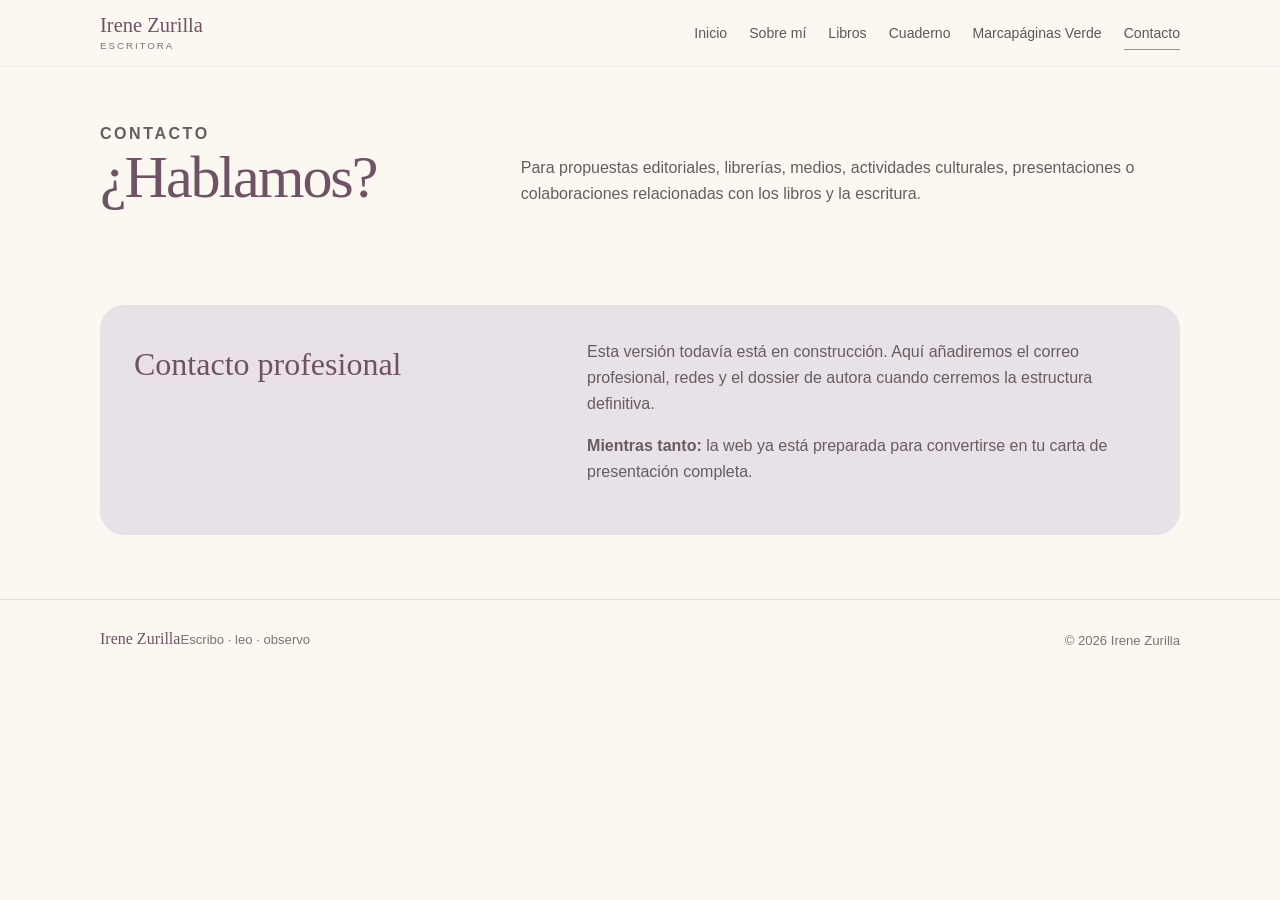
==== contacto.html @ 03cc0118 "Añade página Contacto" ====
<!doctype html><html lang="es"><head><meta charset="utf-8"><meta name="viewport" content="width=device-width,initial-scale=1"><title>Contacto · Irene Zurilla</title><link rel="stylesheet" href="site.css"></head><body><header class="site-header"><div class="wrap header-inner"><a class="brand" href="index.html"><span class="brand-name">Irene Zurilla</span><span class="brand-role">escritora</span></a><button class="menu-btn" aria-label="Abrir menú" aria-expanded="false">☰</button><nav class="nav"><a href="index.html">Inicio</a><a href="sobre-mi.html">Sobre mí</a><a href="libros.html">Libros</a><a href="cuaderno.html">Cuaderno</a><a href="marcapaginas-verde.html">Marcapáginas Verde</a><a class="active" href="contacto.html">Contacto</a></nav></div></header><main><section class="page-hero"><div class="wrap"><div><p class="eyebrow">Contacto</p><h1>¿Hablamos?</h1></div><p>Para propuestas editoriales, librerías, medios, actividades culturales, presentaciones o colaboraciones relacionadas con los libros y la escritura.</p></div></section><section class="section"><div class="wrap contact-box reveal"><h2>Contacto profesional</h2><div><p>Esta versión todavía está en construcción. Aquí añadiremos el correo profesional, redes y el dossier de autora cuando cerremos la estructura definitiva.</p><p><strong>Mientras tanto:</strong> la web ya está preparada para convertirse en tu carta de presentación completa.</p></div></div></section></main><footer class="footer"><div class="wrap footer-inner"><div><strong>Irene Zurilla</strong><span>Escribo · leo · observo</span></div><p>© <span id="year"></span> Irene Zurilla</p></div></footer><script src="site.js"></script></body></html>
---- site.css ----
:root{--cream:#fbf7f1;--paper:#fffdfa;--ink:#4d4547;--muted:#7c7376;--plum:#6f5365;--rose:#efd9dc;--rose2:#f6e8e5;--lilac:#e9e3ef;--sage:#e7eee3;--peach:#f4e4d7;--line:#e6ddd7;--max:1080px;--shadow:0 12px 36px rgba(94,74,81,.08)}
*{box-sizing:border-box}html{scroll-behavior:smooth}body{margin:0;background:var(--cream);color:var(--ink);font-family:Inter,Arial,Helvetica,sans-serif;line-height:1.62}a{color:inherit;text-decoration:none}img{max-width:100%;display:block}.wrap{width:min(calc(100% - 40px),var(--max));margin:0 auto}.section{padding:64px 0}.eyebrow{margin:0 0 12px;color:#8d6b7b;font-size:.72rem;font-weight:700;letter-spacing:.16em;text-transform:uppercase}.site-header{position:sticky;top:0;z-index:30;background:rgba(251,247,241,.9);backdrop-filter:blur(14px);border-bottom:1px solid rgba(111,83,101,.07)}.header-inner{min-height:66px;display:flex;align-items:center;justify-content:space-between;gap:24px}.brand{display:flex;flex-direction:column;line-height:1}.brand-name{font-family:Georgia,'Times New Roman',serif;font-size:1.28rem;color:var(--plum)}.brand-role{margin-top:5px;color:var(--muted);font-size:.61rem;letter-spacing:.2em;text-transform:uppercase}.nav{display:flex;gap:22px;font-size:.88rem;color:#5f5759}.nav a{padding:7px 0;position:relative}.nav a.active:after,.nav a:hover:after{content:"";position:absolute;left:0;right:0;bottom:1px;height:1px;background:#b68491}.menu-btn{display:none;border:0;background:transparent;color:var(--plum);font-size:1.3rem}.hero{padding:58px 0 42px}.hero-grid{display:grid;grid-template-columns:1.05fr .95fr;gap:56px;align-items:center}.soft-label{display:inline-flex;padding:7px 12px;border:1px solid #ead9dc;border-radius:999px;background:#fffaf7;color:var(--plum);font-size:.73rem;font-weight:700}.hero h1,.page-hero h1,.section-title h2,.card h3{font-family:Georgia,'Times New Roman',serif;font-weight:400;color:var(--plum);letter-spacing:-.035em}.hero h1{font-size:clamp(3.3rem,5.7vw,5.6rem);line-height:.97;margin:18px 0 0}.hero h1 em{font-weight:400;color:#b27382}.lead{font-size:1.02rem;max-width:560px;margin:22px 0 0;color:#625a5d}.actions{display:flex;gap:18px;flex-wrap:wrap;align-items:center;margin-top:26px}.btn{display:inline-flex;align-items:center;justify-content:center;padding:11px 18px;border-radius:999px;font-weight:700;font-size:.9rem}.btn-primary{background:var(--plum);color:#fffaf8}.text-link{color:#9a6676;font-weight:700;font-size:.9rem}.studio{position:relative;min-height:360px}.blob{position:absolute;border-radius:50%}.blob.a{width:220px;height:220px;background:var(--rose2);right:12px;top:18px}.blob.b{width:180px;height:180px;background:#ece8f1;left:36px;bottom:18px}.paper{position:absolute;border:1px solid rgba(111,83,101,.1);box-shadow:var(--shadow);background:var(--paper)}.paper.main{right:28px;top:46px;width:320px;padding:26px;border-radius:20px;transform:rotate(2deg)}.paper.main p{font-family:Georgia,'Times New Roman',serif;font-size:1.45rem;line-height:1.3;color:var(--plum);margin:28px 0 18px}.tiny{font-size:.62rem;letter-spacing:.16em;color:#8c7f82}.signature{font-family:Georgia,'Times New Roman',serif;font-style:italic;color:#b27382}.note{left:12px;bottom:46px;width:150px;padding:18px;background:#f7dfe1;border-radius:16px;transform:rotate(-5deg);font-family:Georgia,'Times New Roman',serif;color:#6f5960}.note small{display:block;margin-top:7px;font-family:Inter,Arial,sans-serif;font-size:.72rem}.dots{position:absolute;right:0;bottom:18px;width:135px;padding:14px;background:#fffaf6;border:1px solid var(--line);border-radius:15px;transform:rotate(-3deg)}.dots i{display:inline-block;width:18px;height:18px;border-radius:50%;margin-right:4px}.dots i:nth-child(1){background:var(--rose)}.dots i:nth-child(2){background:var(--lilac)}.dots i:nth-child(3){background:var(--sage)}.dots i:nth-child(4){background:var(--peach)}.home-intro{padding:34px 0 10px}.intro-card{background:#fffaf7;border:1px solid var(--line);border-radius:22px;padding:30px 34px;display:grid;grid-template-columns:.75fr 1.25fr;gap:34px;align-items:start}.intro-card h2{font-family:Georgia,'Times New Roman',serif;font-size:2rem;font-weight:400;color:var(--plum);margin:0}.intro-card p{margin:0;color:#655d60}.portal-grid{display:grid;grid-template-columns:repeat(3,1fr);gap:16px}.portal{min-height:230px;border-radius:22px;padding:24px;border:1px solid rgba(111,83,101,.08);display:flex;flex-direction:column;justify-content:space-between;box-shadow:0 10px 30px rgba(94,74,81,.05)}.portal.rose{background:#f5e3e3}.portal.lilac{background:#ebe5f0}.portal.sage{background:#e9efe5}.portal.peach{background:#f5e7dc}.portal.paper{background:#fffdfa}.portal h3{font-family:Georgia,'Times New Roman',serif;font-size:1.55rem;font-weight:400;color:#64545b;margin:8px 0 10px}.portal p{font-size:.9rem;margin:0;color:#665d60}.portal .arrow{font-size:.84rem;font-weight:700;color:#8c6475}.now-strip{background:#f0eaee;border-top:1px solid #e6dce1;border-bottom:1px solid #e6dce1;padding:28px 0}.now-row{display:grid;grid-template-columns:.7fr 1.3fr;gap:34px;align-items:center}.now-row h2{font-family:Georgia,'Times New Roman',serif;font-size:1.8rem;font-weight:400;color:var(--plum);margin:0}.now-items{display:grid;grid-template-columns:repeat(3,1fr);gap:12px}.now-items div{background:#fffaf8;border:1px solid var(--line);border-radius:16px;padding:16px;font-size:.86rem;color:#665d60}.page-hero{padding:54px 0 34px}.page-hero .wrap{display:grid;grid-template-columns:.72fr 1.28fr;gap:50px;align-items:end}.page-hero h1{font-size:clamp(2.8rem,4.7vw,4.6rem);line-height:1;margin:0}.page-hero p{font-size:1rem;color:#655d60;margin:0;max-width:620px}.content-grid{display:grid;grid-template-columns:.78fr 1.22fr;gap:56px;align-items:start}.side-note{background:var(--rose2);border-radius:18px;padding:20px;font-family:Georgia,'Times New Roman',serif;color:#765d68;font-style:italic}.prose{background:rgba(255,255,255,.6);border:1px solid var(--line);border-radius:22px;padding:30px}.prose p:first-child{margin-top:0}.prose p:last-child{margin-bottom:0}.book-grid{display:grid;grid-template-columns:repeat(2,1fr);gap:18px}.book-card{background:#fffdfa;border:1px solid var(--line);border-radius:22px;padding:24px;min-height:250px}.book-card .label{font-size:.68rem;text-transform:uppercase;letter-spacing:.13em;color:#8c6d79;font-weight:700}.book-card h3{font-family:Georgia,'Times New Roman',serif;font-size:1.7rem;font-weight:400;color:var(--plum);margin:10px 0 12px}.book-card p{font-size:.9rem;color:#665d60}.book-card.feature{grid-column:1/-1;background:linear-gradient(135deg,#f7e6e4,#efe9f2)}.notebook-board{display:grid;grid-template-columns:repeat(3,1fr);gap:16px}.note-card{border-radius:20px;padding:22px;min-height:200px;border:1px solid rgba(111,83,101,.08)}.note-card:nth-child(1){background:#f6e4e4}.note-card:nth-child(2){background:#ece6f1}.note-card:nth-child(3){background:#e8efe4}.note-card h3{font-family:Georgia,'Times New Roman',serif;font-size:1.45rem;font-weight:400;color:#64545b;margin:0 0 10px}.note-card p{font-size:.88rem;color:#665d60}.contact-box{background:#e9e1e8;border-radius:24px;padding:34px;display:grid;grid-template-columns:.85fr 1.15fr;gap:40px}.contact-box h2{font-family:Georgia,'Times New Roman',serif;font-size:2rem;font-weight:400;color:var(--plum);margin:0}.contact-box p{margin-top:0;color:#665d60}.footer{padding:26px 0 34px;border-top:1px solid var(--line)}.footer-inner{display:flex;justify-content:space-between;gap:20px;align-items:end}.footer strong{font-family:Georgia,'Times New Roman',serif;color:var(--plum);font-weight:400}.footer span,.footer p{font-size:.82rem;color:var(--muted);margin:0}.reveal{opacity:0;transform:translateY(14px);transition:.55s ease}.reveal.visible{opacity:1;transform:none}@media(max-width:900px){.hero-grid,.page-hero .wrap,.content-grid,.intro-card,.now-row,.contact-box{grid-template-columns:1fr}.portal-grid,.now-items,.notebook-board{grid-template-columns:1fr 1fr}.book-grid{grid-template-columns:1fr}.studio{min-height:330px}.nav{display:none;position:absolute;top:66px;left:0;right:0;background:var(--cream);padding:18px 20px;border-bottom:1px solid var(--line);flex-direction:column}.nav.open{display:flex}.menu-btn{display:block}}@media(max-width:600px){.wrap{width:min(calc(100% - 28px),var(--max))}.section{padding:50px 0}.hero{padding:36px 0 26px}.hero h1{font-size:clamp(3rem,16vw,4.5rem)}.portal-grid,.now-items,.notebook-board{grid-template-columns:1fr}.studio{min-height:300px}.paper.main{right:3px;width:82%;padding:22px}.note{left:0}.dots{right:0}.page-hero{padding-top:38px}.book-card.feature{grid-column:auto}.footer-inner{flex-direction:column;align-items:flex-start}}
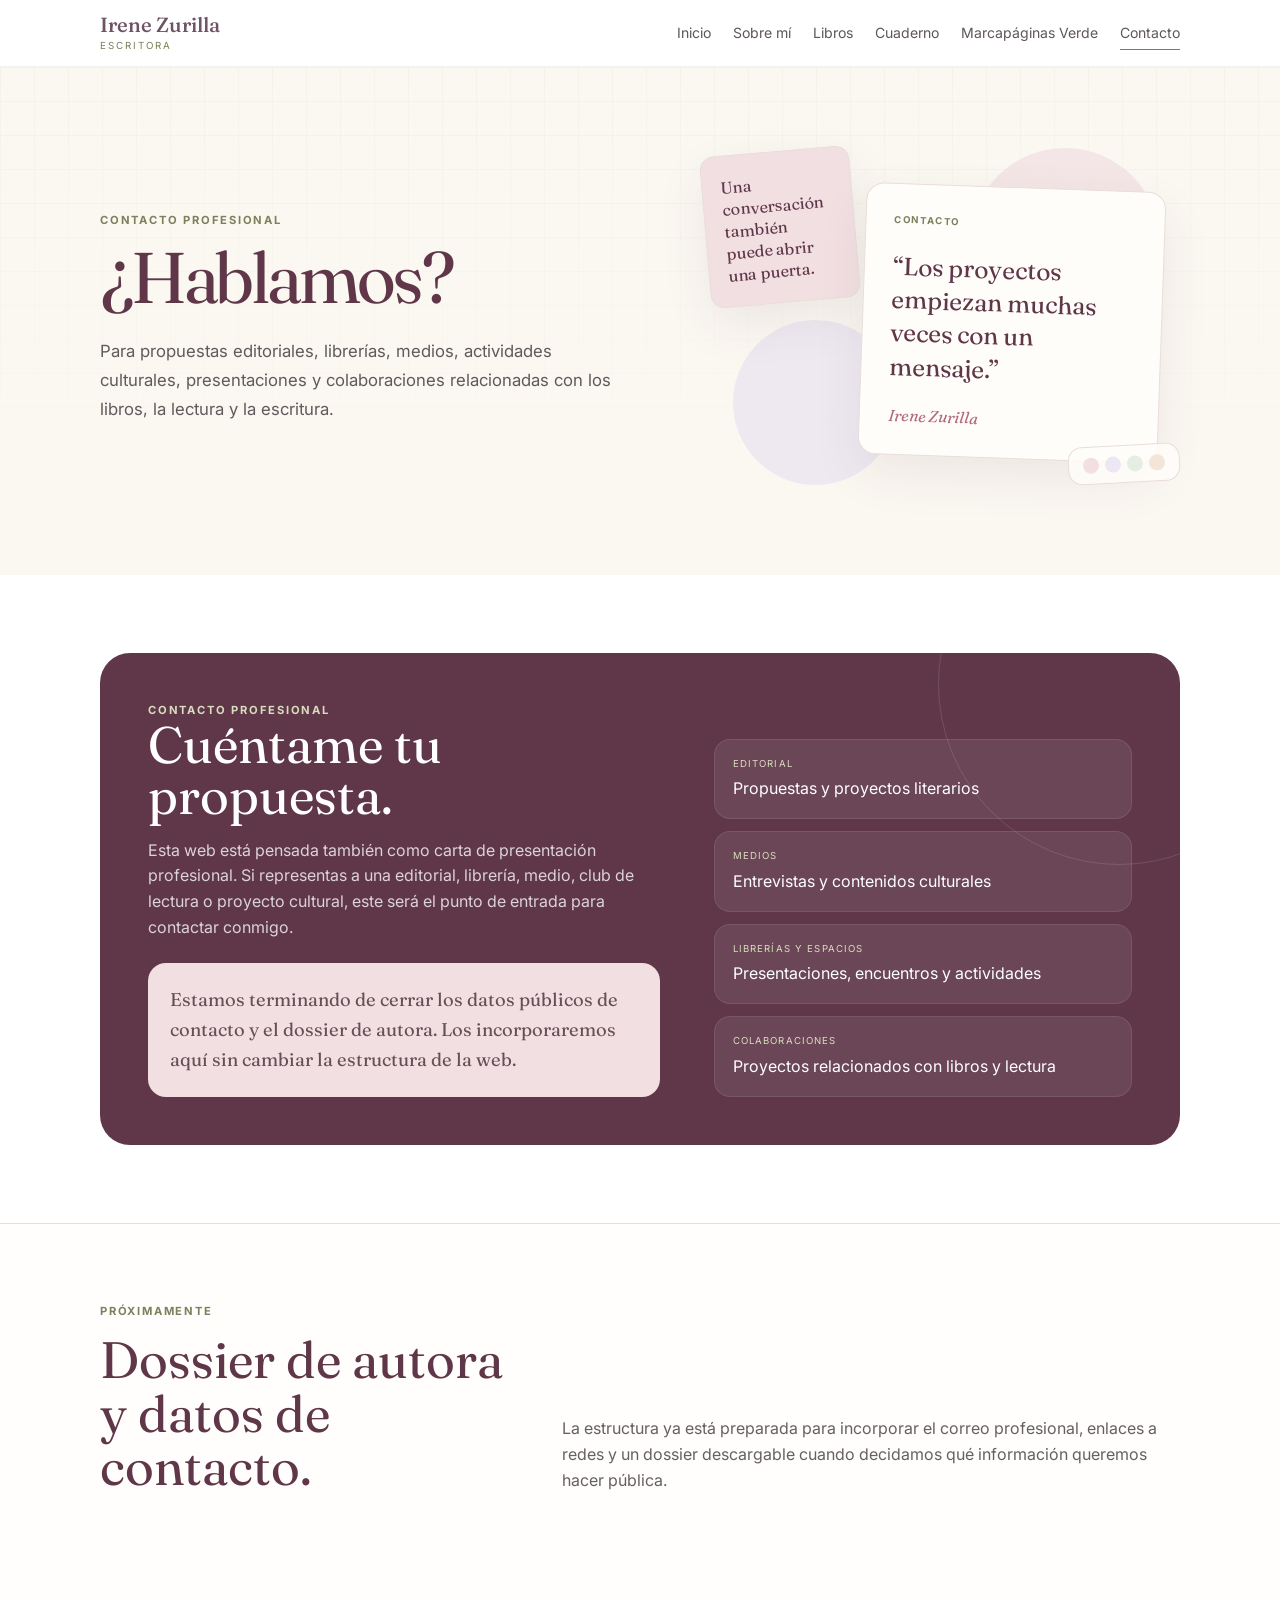
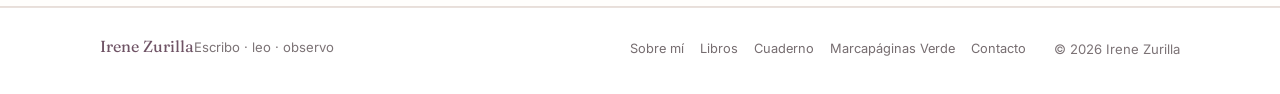
==== commit d5774c9a: "Rediseña Contacto con la estética editorial de la portada" ====
--- a/contacto.html
+++ b/contacto.html
@@ -1 +1 @@
-<!doctype html><html lang="es"><head><meta charset="utf-8"><meta name="viewport" content="width=device-width,initial-scale=1"><title>Contacto · Irene Zurilla</title><link rel="stylesheet" href="site.css"></head><body><header class="site-header"><div class="wrap header-inner"><a class="brand" href="index.html"><span class="brand-name">Irene Zurilla</span><span class="brand-role">escritora</span></a><button class="menu-btn" aria-label="Abrir menú" aria-expanded="false">☰</button><nav class="nav"><a href="index.html">Inicio</a><a href="sobre-mi.html">Sobre mí</a><a href="libros.html">Libros</a><a href="cuaderno.html">Cuaderno</a><a href="marcapaginas-verde.html">Marcapáginas Verde</a><a class="active" href="contacto.html">Contacto</a></nav></div></header><main><section class="page-hero"><div class="wrap"><div><p class="eyebrow">Contacto</p><h1>¿Hablamos?</h1></div><p>Para propuestas editoriales, librerías, medios, actividades culturales, presentaciones o colaboraciones relacionadas con los libros y la escritura.</p></div></section><section class="section"><div class="wrap contact-box reveal"><h2>Contacto profesional</h2><div><p>Esta versión todavía está en construcción. Aquí añadiremos el correo profesional, redes y el dossier de autora cuando cerremos la estructura definitiva.</p><p><strong>Mientras tanto:</strong> la web ya está preparada para convertirse en tu carta de presentación completa.</p></div></div></section></main><footer class="footer"><div class="wrap footer-inner"><div><strong>Irene Zurilla</strong><span>Escribo · leo · observo</span></div><p>© <span id="year"></span> Irene Zurilla</p></div></footer><script src="site.js"></script></body></html>+<!doctype html><html lang="es"><head><meta charset="utf-8"><meta name="viewport" content="width=device-width,initial-scale=1"><title>Contacto · Irene Zurilla</title><meta name="description" content="Contacto profesional de Irene Zurilla para editoriales, librerías, medios y actividades culturales."><link rel="stylesheet" href="site.css"><link rel="stylesheet" href="pages-v2.css"></head><body><header class="site-header"><div class="wrap header-inner"><a class="brand" href="index.html"><span class="brand-name">Irene Zurilla</span><span class="brand-role">escritora</span></a><button class="menu-btn" aria-label="Abrir menú" aria-expanded="false">☰</button><nav class="nav"><a href="index.html">Inicio</a><a href="sobre-mi.html">Sobre mí</a><a href="libros.html">Libros</a><a href="cuaderno.html">Cuaderno</a><a href="marcapaginas-verde.html">Marcapáginas Verde</a><a class="active" href="contacto.html">Contacto</a></nav></div></header><main class="page2"><section class="page2-hero"><div class="wrap page2-hero-grid"><div class="reveal"><p class="page2-kicker">Contacto profesional</p><h1 class="page2-title">¿Hablamos?</h1><p class="page2-lead">Para propuestas editoriales, librerías, medios, actividades culturales, presentaciones y colaboraciones relacionadas con los libros, la lectura y la escritura.</p></div><div class="page2-hero-note reveal" aria-label="Composición editorial"><span class="page2-orb rose"></span><span class="page2-orb lilac"></span><div class="page2-paper small">Una conversación también puede abrir una puerta.</div><div class="page2-paper main"><span class="page2-paper-label">Contacto</span><p class="page2-paper-quote">“Los proyectos empiezan muchas veces con un mensaje.”</p><span class="page2-paper-sign">Irene Zurilla</span></div><div class="page2-palette" aria-hidden="true"><i></i><i></i><i></i><i></i></div></div></div></section><section class="page2-section"><div class="wrap"><div class="contact2-panel reveal"><div><p class="page2-kicker" style="color:#d9ddbf">Contacto profesional</p><h2>Cuéntame tu propuesta.</h2><p>Esta web está pensada también como carta de presentación profesional. Si representas a una editorial, librería, medio, club de lectura o proyecto cultural, este será el punto de entrada para contactar conmigo.</p><div class="contact2-note">Estamos terminando de cerrar los datos públicos de contacto y el dossier de autora. Los incorporaremos aquí sin cambiar la estructura de la web.</div></div><div class="contact2-list"><div class="contact2-item"><small>Editorial</small><span>Propuestas y proyectos literarios</span></div><div class="contact2-item"><small>Medios</small><span>Entrevistas y contenidos culturales</span></div><div class="contact2-item"><small>Librerías y espacios</small><span>Presentaciones, encuentros y actividades</span></div><div class="contact2-item"><small>Colaboraciones</small><span>Proyectos relacionados con libros y lectura</span></div></div></div></div></section><section class="page2-section soft"><div class="wrap"><div class="page2-heading reveal"><div><p class="page2-kicker">Próximamente</p><h2>Dossier de autora y datos de contacto.</h2></div><p>La estructura ya está preparada para incorporar el correo profesional, enlaces a redes y un dossier descargable cuando decidamos qué información queremos hacer pública.</p></div></div></section></main><footer class="footer"><div class="wrap footer-inner"><div><strong>Irene Zurilla</strong><span>Escribo · leo · observo</span></div><nav class="footer-nav"><a href="sobre-mi.html">Sobre mí</a><a href="libros.html">Libros</a><a href="cuaderno.html">Cuaderno</a><a href="marcapaginas-verde.html">Marcapáginas Verde</a><a href="contacto.html">Contacto</a></nav><p>© <span id="year"></span> Irene Zurilla</p></div></footer><script src="site.js"></script></body></html>
--- a/site.css
+++ b/site.css
@@ -1,2 +1 @@
-:root{--cream:#fbf7f1;--paper:#fffdfa;--ink:#4d4547;--muted:#7c7376;--plum:#6f5365;--rose:#efd9dc;--rose2:#f6e8e5;--lilac:#e9e3ef;--sage:#e7eee3;--peach:#f4e4d7;--line:#e6ddd7;--max:1080px;--shadow:0 12px 36px rgba(94,74,81,.08)}
-*{box-sizing:border-box}html{scroll-behavior:smooth}body{margin:0;background:var(--cream);color:var(--ink);font-family:Inter,Arial,Helvetica,sans-serif;line-height:1.62}a{color:inherit;text-decoration:none}img{max-width:100%;display:block}.wrap{width:min(calc(100% - 40px),var(--max));margin:0 auto}.section{padding:64px 0}.eyebrow{margin:0 0 12px;color:#8d6b7b;font-size:.72rem;font-weight:700;letter-spacing:.16em;text-transform:uppercase}.site-header{position:sticky;top:0;z-index:30;background:rgba(251,247,241,.9);backdrop-filter:blur(14px);border-bottom:1px solid rgba(111,83,101,.07)}.header-inner{min-height:66px;display:flex;align-items:center;justify-content:space-between;gap:24px}.brand{display:flex;flex-direction:column;line-height:1}.brand-name{font-family:Georgia,'Times New Roman',serif;font-size:1.28rem;color:var(--plum)}.brand-role{margin-top:5px;color:var(--muted);font-size:.61rem;letter-spacing:.2em;text-transform:uppercase}.nav{display:flex;gap:22px;font-size:.88rem;color:#5f5759}.nav a{padding:7px 0;position:relative}.nav a.active:after,.nav a:hover:after{content:"";position:absolute;left:0;right:0;bottom:1px;height:1px;background:#b68491}.menu-btn{display:none;border:0;background:transparent;color:var(--plum);font-size:1.3rem}.hero{padding:58px 0 42px}.hero-grid{display:grid;grid-template-columns:1.05fr .95fr;gap:56px;align-items:center}.soft-label{display:inline-flex;padding:7px 12px;border:1px solid #ead9dc;border-radius:999px;background:#fffaf7;color:var(--plum);font-size:.73rem;font-weight:700}.hero h1,.page-hero h1,.section-title h2,.card h3{font-family:Georgia,'Times New Roman',serif;font-weight:400;color:var(--plum);letter-spacing:-.035em}.hero h1{font-size:clamp(3.3rem,5.7vw,5.6rem);line-height:.97;margin:18px 0 0}.hero h1 em{font-weight:400;color:#b27382}.lead{font-size:1.02rem;max-width:560px;margin:22px 0 0;color:#625a5d}.actions{display:flex;gap:18px;flex-wrap:wrap;align-items:center;margin-top:26px}.btn{display:inline-flex;align-items:center;justify-content:center;padding:11px 18px;border-radius:999px;font-weight:700;font-size:.9rem}.btn-primary{background:var(--plum);color:#fffaf8}.text-link{color:#9a6676;font-weight:700;font-size:.9rem}.studio{position:relative;min-height:360px}.blob{position:absolute;border-radius:50%}.blob.a{width:220px;height:220px;background:var(--rose2);right:12px;top:18px}.blob.b{width:180px;height:180px;background:#ece8f1;left:36px;bottom:18px}.paper{position:absolute;border:1px solid rgba(111,83,101,.1);box-shadow:var(--shadow);background:var(--paper)}.paper.main{right:28px;top:46px;width:320px;padding:26px;border-radius:20px;transform:rotate(2deg)}.paper.main p{font-family:Georgia,'Times New Roman',serif;font-size:1.45rem;line-height:1.3;color:var(--plum);margin:28px 0 18px}.tiny{font-size:.62rem;letter-spacing:.16em;color:#8c7f82}.signature{font-family:Georgia,'Times New Roman',serif;font-style:italic;color:#b27382}.note{left:12px;bottom:46px;width:150px;padding:18px;background:#f7dfe1;border-radius:16px;transform:rotate(-5deg);font-family:Georgia,'Times New Roman',serif;color:#6f5960}.note small{display:block;margin-top:7px;font-family:Inter,Arial,sans-serif;font-size:.72rem}.dots{position:absolute;right:0;bottom:18px;width:135px;padding:14px;background:#fffaf6;border:1px solid var(--line);border-radius:15px;transform:rotate(-3deg)}.dots i{display:inline-block;width:18px;height:18px;border-radius:50%;margin-right:4px}.dots i:nth-child(1){background:var(--rose)}.dots i:nth-child(2){background:var(--lilac)}.dots i:nth-child(3){background:var(--sage)}.dots i:nth-child(4){background:var(--peach)}.home-intro{padding:34px 0 10px}.intro-card{background:#fffaf7;border:1px solid var(--line);border-radius:22px;padding:30px 34px;display:grid;grid-template-columns:.75fr 1.25fr;gap:34px;align-items:start}.intro-card h2{font-family:Georgia,'Times New Roman',serif;font-size:2rem;font-weight:400;color:var(--plum);margin:0}.intro-card p{margin:0;color:#655d60}.portal-grid{display:grid;grid-template-columns:repeat(3,1fr);gap:16px}.portal{min-height:230px;border-radius:22px;padding:24px;border:1px solid rgba(111,83,101,.08);display:flex;flex-direction:column;justify-content:space-between;box-shadow:0 10px 30px rgba(94,74,81,.05)}.portal.rose{background:#f5e3e3}.portal.lilac{background:#ebe5f0}.portal.sage{background:#e9efe5}.portal.peach{background:#f5e7dc}.portal.paper{background:#fffdfa}.portal h3{font-family:Georgia,'Times New Roman',serif;font-size:1.55rem;font-weight:400;color:#64545b;margin:8px 0 10px}.portal p{font-size:.9rem;margin:0;color:#665d60}.portal .arrow{font-size:.84rem;font-weight:700;color:#8c6475}.now-strip{background:#f0eaee;border-top:1px solid #e6dce1;border-bottom:1px solid #e6dce1;padding:28px 0}.now-row{display:grid;grid-template-columns:.7fr 1.3fr;gap:34px;align-items:center}.now-row h2{font-family:Georgia,'Times New Roman',serif;font-size:1.8rem;font-weight:400;color:var(--plum);margin:0}.now-items{display:grid;grid-template-columns:repeat(3,1fr);gap:12px}.now-items div{background:#fffaf8;border:1px solid var(--line);border-radius:16px;padding:16px;font-size:.86rem;color:#665d60}.page-hero{padding:54px 0 34px}.page-hero .wrap{display:grid;grid-template-columns:.72fr 1.28fr;gap:50px;align-items:end}.page-hero h1{font-size:clamp(2.8rem,4.7vw,4.6rem);line-height:1;margin:0}.page-hero p{font-size:1rem;color:#655d60;margin:0;max-width:620px}.content-grid{display:grid;grid-template-columns:.78fr 1.22fr;gap:56px;align-items:start}.side-note{background:var(--rose2);border-radius:18px;padding:20px;font-family:Georgia,'Times New Roman',serif;color:#765d68;font-style:italic}.prose{background:rgba(255,255,255,.6);border:1px solid var(--line);border-radius:22px;padding:30px}.prose p:first-child{margin-top:0}.prose p:last-child{margin-bottom:0}.book-grid{display:grid;grid-template-columns:repeat(2,1fr);gap:18px}.book-card{background:#fffdfa;border:1px solid var(--line);border-radius:22px;padding:24px;min-height:250px}.book-card .label{font-size:.68rem;text-transform:uppercase;letter-spacing:.13em;color:#8c6d79;font-weight:700}.book-card h3{font-family:Georgia,'Times New Roman',serif;font-size:1.7rem;font-weight:400;color:var(--plum);margin:10px 0 12px}.book-card p{font-size:.9rem;color:#665d60}.book-card.feature{grid-column:1/-1;background:linear-gradient(135deg,#f7e6e4,#efe9f2)}.notebook-board{display:grid;grid-template-columns:repeat(3,1fr);gap:16px}.note-card{border-radius:20px;padding:22px;min-height:200px;border:1px solid rgba(111,83,101,.08)}.note-card:nth-child(1){background:#f6e4e4}.note-card:nth-child(2){background:#ece6f1}.note-card:nth-child(3){background:#e8efe4}.note-card h3{font-family:Georgia,'Times New Roman',serif;font-size:1.45rem;font-weight:400;color:#64545b;margin:0 0 10px}.note-card p{font-size:.88rem;color:#665d60}.contact-box{background:#e9e1e8;border-radius:24px;padding:34px;display:grid;grid-template-columns:.85fr 1.15fr;gap:40px}.contact-box h2{font-family:Georgia,'Times New Roman',serif;font-size:2rem;font-weight:400;color:var(--plum);margin:0}.contact-box p{margin-top:0;color:#665d60}.footer{padding:26px 0 34px;border-top:1px solid var(--line)}.footer-inner{display:flex;justify-content:space-between;gap:20px;align-items:end}.footer strong{font-family:Georgia,'Times New Roman',serif;color:var(--plum);font-weight:400}.footer span,.footer p{font-size:.82rem;color:var(--muted);margin:0}.reveal{opacity:0;transform:translateY(14px);transition:.55s ease}.reveal.visible{opacity:1;transform:none}@media(max-width:900px){.hero-grid,.page-hero .wrap,.content-grid,.intro-card,.now-row,.contact-box{grid-template-columns:1fr}.portal-grid,.now-items,.notebook-board{grid-template-columns:1fr 1fr}.book-grid{grid-template-columns:1fr}.studio{min-height:330px}.nav{display:none;position:absolute;top:66px;left:0;right:0;background:var(--cream);padding:18px 20px;border-bottom:1px solid var(--line);flex-direction:column}.nav.open{display:flex}.menu-btn{display:block}}@media(max-width:600px){.wrap{width:min(calc(100% - 28px),var(--max))}.section{padding:50px 0}.hero{padding:36px 0 26px}.hero h1{font-size:clamp(3rem,16vw,4.5rem)}.portal-grid,.now-items,.notebook-board{grid-template-columns:1fr}.studio{min-height:300px}.paper.main{right:3px;width:82%;padding:22px}.note{left:0}.dots{right:0}.page-hero{padding-top:38px}.book-card.feature{grid-column:auto}.footer-inner{flex-direction:column;align-items:flex-start}}+:root{--cream:#fbf7f1;--paper:#fffdfa;--ink:#4d4547;--muted:#7c7376;--plum:#6f5365;--rose:#efd9dc;--rose2:#f6e8e5;--lilac:#e9e3ef;--sage:#e7eee3;--peach:#f4e4d7;--line:#e6ddd7;--max:1080px;--shadow:0 12px 36px rgba(94,74,81,.08)}*{box-sizing:border-box}html{scroll-behavior:smooth}body{margin:0;background:var(--cream);color:var(--ink);font-family:Inter,Arial,Helvetica,sans-serif;line-height:1.62}a{color:inherit;text-decoration:none}.wrap{width:min(calc(100% - 40px),var(--max));margin:0 auto}.section{padding:66px 0}.eyebrow{margin:0 0 10px;color:#92707f;font-size:.7rem;font-weight:700;letter-spacing:.15em;text-transform:uppercase}.site-header{position:sticky;top:0;z-index:30;background:rgba(251,247,241,.94);backdrop-filter:blur(14px);border-bottom:1px solid rgba(111,83,101,.08)}.header-inner{min-height:66px;display:flex;align-items:center;justify-content:space-between;gap:24px}.brand{display:flex;flex-direction:column;line-height:1}.brand-name{font-family:Georgia,'Times New Roman',serif;font-size:1.28rem;color:var(--plum)}.brand-role{margin-top:5px;color:var(--muted);font-size:.61rem;letter-spacing:.2em;text-transform:uppercase}.nav{display:flex;gap:22px;font-size:.88rem;color:#5f5759}.nav a{padding:7px 0;position:relative}.nav a.active:after,.nav a:hover:after{content:"";position:absolute;left:0;right:0;bottom:1px;height:1px;background:#b68491}.menu-btn{display:none;border:0;background:transparent;color:var(--plum);font-size:1.3rem}.author-hero{padding:72px 0 62px}.author-hero-grid{display:grid;grid-template-columns:1.15fr .85fr;gap:72px;align-items:center}.author-hero h1,.feature-copy h2,.about-home-copy h2,.section-heading h2,.world-panel h3,.journal-item h3,.now-home h2,.contact-home h2{font-family:Georgia,'Times New Roman',serif;font-weight:400;color:var(--plum);letter-spacing:-.025em}.author-hero h1{font-size:clamp(3.3rem,5.4vw,5.6rem);line-height:1.02;margin:0;max-width:720px}.author-signature{font-family:Georgia,'Times New Roman',serif;font-style:italic;color:#b27382;font-size:1.75rem;margin:18px 0 0}.author-lead{font-size:1.02rem;color:#665e61;max-width:640px;margin:22px 0 0}.hero-links{display:flex;gap:26px;flex-wrap:wrap;margin-top:28px}.hero-links a,.editorial-link,.world-panel a,.journal-item a{font-weight:700;color:#8f6475;font-size:.9rem}.author-portrait{justify-self:end;width:min(100%,340px)}.portrait-frame{border:1px solid var(--line);padding:14px;background:var(--paper);box-shadow:var(--shadow)}.avatar-placeholder{aspect-ratio:4/5;background:linear-gradient(180deg,#f3e9e7,#ece7ef);display:flex;flex-direction:column;align-items:center;justify-content:center;border:1px solid #e3d8db}.avatar-initials{width:96px;height:96px;border-radius:50%;display:grid;place-items:center;background:#fffaf7;border:1px solid #dbcdd1;font-family:Georgia,'Times New Roman',serif;font-size:2.2rem;color:#765a68}.avatar-placeholder small{margin-top:16px;color:#8d7d82;font-size:.74rem;letter-spacing:.08em;text-transform:uppercase}.portrait-caption{font-family:Georgia,'Times New Roman',serif;font-style:italic;color:#7a6870;font-size:.88rem;text-align:center;margin:10px 0 0}.featured-book{border-top:1px solid var(--line);border-bottom:1px solid var(--line);background:rgba(255,253,250,.45)}.feature-grid{display:grid;grid-template-columns:280px 1fr;gap:58px;align-items:center}.book-cover-placeholder{aspect-ratio:3/4;background:linear-gradient(160deg,#f4dfdf,#ece4ef);border:1px solid #dfd2d6;padding:26px;display:flex;flex-direction:column;justify-content:space-between;box-shadow:0 16px 40px rgba(94,74,81,.08);color:#6d5861}.cover-top{font-size:.62rem;letter-spacing:.16em}.book-cover-placeholder strong{font-family:Georgia,'Times New Roman',serif;font-size:2rem;line-height:1.12;font-weight:400}.book-cover-placeholder small{font-family:Georgia,'Times New Roman',serif;font-style:italic}.feature-copy h2{font-size:3rem;line-height:1.05;margin:0 0 14px}.feature-subtitle{font-family:Georgia,'Times New Roman',serif;font-size:1.25rem;color:#7a626c;margin:0 0 18px}.feature-copy>p:not(.eyebrow):not(.feature-subtitle){color:#675f61;max-width:660px}.about-home-grid{display:grid;grid-template-columns:1.15fr .85fr;gap:64px;align-items:start}.about-home-copy h2{font-size:2.55rem;line-height:1.15;margin:0 0 18px}.about-home-copy>p:not(.eyebrow){color:#675f61;max-width:650px}.author-note{border-left:2px solid #d8b3bd;padding:8px 0 8px 24px;margin-top:18px}.author-note span{font-size:.66rem;letter-spacing:.14em;text-transform:uppercase;color:#9a7281}.author-note blockquote{font-family:Georgia,'Times New Roman',serif;font-size:1.45rem;line-height:1.45;color:#705d65;margin:10px 0 0}.section-heading{display:grid;grid-template-columns:.9fr 1.1fr;gap:40px;align-items:end;margin-bottom:30px}.section-heading h2{font-size:2.45rem;line-height:1.15;margin:0}.section-heading>p{margin:0;color:#675f61;max-width:540px}.worlds-home{padding-top:56px}.worlds-editorial{display:grid;grid-template-columns:1fr 1fr;border-top:1px solid var(--line);border-bottom:1px solid var(--line)}.world-panel{padding:34px 34px 32px 0;position:relative}.world-panel+ .world-panel{padding-left:34px;border-left:1px solid var(--line)}.world-number{font-family:Georgia,'Times New Roman',serif;color:#b0808c;font-size:1rem}.world-kicker{font-size:.68rem;letter-spacing:.14em;text-transform:uppercase;color:#92707f;margin:18px 0 8px}.world-panel h3{font-size:2rem;margin:0 0 12px}.world-panel p{color:#675f61;max-width:480px}.reading-writing{padding-top:58px}.journal-grid{display:grid;grid-template-columns:1fr 1fr;gap:46px}.journal-item{border-top:1px solid var(--line);padding-top:24px}.journal-meta{font-size:.65rem;letter-spacing:.15em;text-transform:uppercase;color:#92707f}.journal-item h3{font-size:1.95rem;line-height:1.2;margin:10px 0 12px}.journal-item p{color:#675f61}.home-journal{background:rgba(255,253,250,.56);border-top:1px solid var(--line);border-bottom:1px solid var(--line)}.home-journal-entries{display:grid;grid-template-columns:repeat(3,1fr);gap:18px}.home-journal-link{margin-top:24px}.journal-entry{background:var(--paper);border:1px solid var(--line);padding:24px;box-shadow:var(--shadow)}.journal-entry-meta{display:flex;gap:10px;flex-wrap:wrap;align-items:center;color:#95707f;font-size:.67rem;letter-spacing:.08em;text-transform:uppercase}.journal-entry-meta span:before{content:"·";margin-right:10px}.journal-entry h3{font-family:Georgia,'Times New Roman',serif;font-weight:400;color:var(--plum);font-size:1.6rem;line-height:1.2;margin:12px 0}.journal-entry p{color:#665e61;margin:0 0 12px;font-size:.94rem}.journal-entry-status{display:flex;align-items:center;gap:10px;margin-top:18px;padding-top:14px;border-top:1px solid var(--line);font-size:.74rem}.journal-entry-status span{color:#95868b;text-transform:uppercase;letter-spacing:.08em}.journal-entry-status strong{font-weight:600;color:#805f6d}.notebook-intro{display:grid;grid-template-columns:1.2fr .8fr;gap:42px;align-items:start}.notebook-rule{background:var(--paper);border:1px solid var(--line);padding:26px;box-shadow:var(--shadow)}.notebook-rule p{margin:0;font-family:Georgia,'Times New Roman',serif;font-size:1.35rem;line-height:1.5;color:#6d5962}.notebook-legend{border-left:2px solid #d6b2bd;padding-left:22px}.notebook-legend span{display:block;font-size:.67rem;text-transform:uppercase;letter-spacing:.12em;color:#997683;margin-bottom:8px}.notebook-legend p{margin:0;color:#6a6063}.notebook-section{padding-top:20px}.journal-entries{display:grid;grid-template-columns:1fr;gap:18px;max-width:840px}.journal-entries .journal-entry{padding:28px}.journal-entries .journal-entry h3{font-size:2rem}.now-home{background:#fffaf7;border-top:1px solid var(--line);border-bottom:1px solid var(--line)}.now-home-grid{display:grid;grid-template-columns:.8fr 1.2fr;gap:54px;align-items:start}.now-home h2{font-size:2.2rem;line-height:1.2;margin:0}.now-list-clean{border-top:1px solid var(--line)}.now-list-clean>div{display:grid;grid-template-columns:42px 1fr;gap:12px;padding:16px 0;border-bottom:1px solid var(--line)}.now-list-clean span{font-family:Georgia,'Times New Roman',serif;color:#b0808c}.now-list-clean p{margin:0;color:#675f61}.contact-home{padding-top:58px}.contact-home-inner{display:grid;grid-template-columns:1.2fr .8fr;gap:40px;align-items:end;border-top:1px solid var(--line);padding-top:30px}.contact-home h2{font-size:2rem;line-height:1.2;margin:0}.contact-home .editorial-link{justify-self:end}.page-hero{padding:52px 0 30px}.page-hero .wrap{display:grid;grid-template-columns:.78fr 1.22fr;gap:48px;align-items:end}.page-hero h1{font-family:Georgia,'Times New Roman',serif;font-weight:400;color:var(--plum);font-size:clamp(2.5rem,4vw,4rem);line-height:1;margin:0}.page-hero p{font-size:1rem;color:#655d60;margin:0;max-width:620px}.content-grid{display:grid;grid-template-columns:.78fr 1.22fr;gap:56px;align-items:start}.side-note{background:var(--rose2);padding:20px;font-family:Georgia,'Times New Roman',serif;color:#765d68;font-style:italic}.prose{background:rgba(255,255,255,.62);border:1px solid var(--line);padding:30px}.book-grid{display:grid;grid-template-columns:repeat(2,1fr);gap:18px}.book-card{background:#fffdfa;border:1px solid var(--line);padding:24px;min-height:250px}.book-card .label{font-size:.68rem;text-transform:uppercase;letter-spacing:.13em;color:#8c6d79;font-weight:700}.book-card h3{font-family:Georgia,'Times New Roman',serif;font-size:1.7rem;font-weight:400;color:var(--plum);margin:10px 0 12px}.book-card p{font-size:.9rem;color:#665d60}.book-card.feature{grid-column:1/-1;background:linear-gradient(135deg,#f7e6e4,#efe9f2)}.portal-grid{display:grid;grid-template-columns:repeat(3,1fr);gap:16px}.portal{min-height:220px;padding:24px;border:1px solid rgba(111,83,101,.08);display:flex;flex-direction:column;justify-content:space-between}.portal.rose{background:#f5e3e3}.portal.lilac{background:#ebe5f0}.portal.sage{background:#e9efe5}.portal.peach{background:#f5e7dc}.portal.paper{background:#fffdfa}.portal h3{font-family:Georgia,'Times New Roman',serif;font-size:1.55rem;font-weight:400;color:#64545b;margin:8px 0 10px}.portal p{font-size:.9rem;margin:0;color:#665d60}.notebook-board{display:grid;grid-template-columns:repeat(3,1fr);gap:16px}.note-card{padding:22px;min-height:200px;border:1px solid rgba(111,83,101,.08)}.note-card:nth-child(1){background:#f6e4e4}.note-card:nth-child(2){background:#ece6f1}.note-card:nth-child(3){background:#e8efe4}.note-card h3{font-family:Georgia,'Times New Roman',serif;font-size:1.45rem;font-weight:400;color:#64545b;margin:0 0 10px}.note-card p{font-size:.88rem;color:#665d60}.contact-box{background:#f0e9ee;border:1px solid var(--line);padding:34px;display:grid;grid-template-columns:.85fr 1.15fr;gap:40px}.contact-box h2{font-family:Georgia,'Times New Roman',serif;font-size:2rem;font-weight:400;color:var(--plum);margin:0}.footer{padding:26px 0 34px;border-top:1px solid var(--line)}.footer-inner{display:grid;grid-template-columns:1fr auto auto;gap:28px;align-items:end}.footer strong{font-family:Georgia,'Times New Roman',serif;color:var(--plum);font-weight:400}.footer span,.footer p{font-size:.82rem;color:var(--muted);margin:0}.footer-nav{display:flex;gap:16px;font-size:.8rem;color:#766d70}.reveal{opacity:0;transform:translateY(12px);transition:.5s ease}.reveal.visible{opacity:1;transform:none}@media(max-width:900px){.author-hero-grid,.feature-grid,.about-home-grid,.section-heading,.now-home-grid,.contact-home-inner,.page-hero .wrap,.content-grid,.contact-box,.notebook-intro{grid-template-columns:1fr}.author-portrait{justify-self:start;max-width:300px}.worlds-editorial,.journal-grid,.home-journal-entries{grid-template-columns:1fr}.world-panel{padding-right:0}.world-panel+ .world-panel{padding-left:0;border-left:0;border-top:1px solid var(--line)}.contact-home .editorial-link{justify-self:start}.book-grid{grid-template-columns:1fr}.portal-grid,.notebook-board{grid-template-columns:1fr 1fr}.footer-inner{grid-template-columns:1fr}.footer-nav{flex-wrap:wrap}.nav{display:none;position:absolute;top:66px;left:0;right:0;background:var(--cream);padding:18px 20px;border-bottom:1px solid var(--line);flex-direction:column}.nav.open{display:flex}.menu-btn{display:block}}@media(max-width:600px){.wrap{width:min(calc(100% - 28px),var(--max))}.section{padding:48px 0}.author-hero{padding:42px 0 34px}.author-hero h1{font-size:3rem}.author-signature{font-size:1.45rem}.author-hero-grid{gap:36px}.feature-grid{gap:34px}.book-cover-placeholder{max-width:230px}.feature-copy h2{font-size:2.25rem}.about-home-copy h2,.section-heading h2{font-size:2rem}.author-note blockquote{font-size:1.2rem}.portal-grid,.notebook-board{grid-template-columns:1fr}.book-card.feature{grid-column:auto}.footer-nav{display:none}.journal-entry,.journal-entries .journal-entry{padding:20px}.journal-entries .journal-entry h3{font-size:1.6rem}}
--- a/pages-v2.css
+++ b/pages-v2.css
@@ -0,0 +1,36 @@
+/* Interiores v2 · Irene Zurilla — misma estética editorial de la portada */
+:root{--p2-cream:#fbf7f1;--p2-paper:#fffdfa;--p2-ink:#4d4547;--p2-muted:#776d70;--p2-burgundy:#73485b;--p2-burgundy-deep:#5f3749;--p2-olive:#7b815d;--p2-rose:#f2dfe2;--p2-lilac:#ece7f2;--p2-sage:#e6ede3;--p2-peach:#f4e5d9;--p2-line:#e8ded9;--p2-shadow:0 18px 50px rgba(69,53,59,.08)}
+body{background:var(--p2-cream)}
+.page2{overflow:hidden}
+.page2-hero{position:relative;padding:66px 0 72px;background:var(--p2-cream);isolation:isolate}
+.page2-hero:before{content:"";position:absolute;inset:0;z-index:-2;background-image:linear-gradient(rgba(123,129,93,.045) 1px,transparent 1px),linear-gradient(90deg,rgba(123,129,93,.035) 1px,transparent 1px);background-size:34px 34px;mask-image:linear-gradient(to bottom,#000 0%,transparent 90%)}
+.page2-hero-grid{display:grid;grid-template-columns:1.05fr .95fr;gap:64px;align-items:center}
+.page2-kicker{margin:0 0 13px;color:var(--p2-olive);font-size:.7rem;font-weight:700;letter-spacing:.16em;text-transform:uppercase}
+.page2-title{margin:0;font-family:'Fraunces',Georgia,'Times New Roman',serif;font-weight:400;color:var(--p2-burgundy-deep);font-size:clamp(3.2rem,5.6vw,5.8rem);line-height:.98;letter-spacing:-.045em}
+.page2-lead{max-width:630px;margin:24px 0 0;font-size:1.05rem;line-height:1.75;color:#62595c}
+.page2-hero-note{position:relative;min-height:370px;max-width:500px;width:100%;justify-self:end}
+.page2-orb{position:absolute;border-radius:50%;opacity:.9}.page2-orb.rose{width:190px;height:190px;right:20px;top:15px;background:rgba(242,223,226,.75)}.page2-orb.lilac{width:165px;height:165px;left:36px;bottom:18px;background:rgba(236,231,242,.9)}
+.page2-paper{position:absolute;background:var(--p2-paper);border:1px solid var(--p2-line);box-shadow:var(--p2-shadow)}
+.page2-paper.main{right:18px;top:54px;width:300px;min-height:210px;padding:28px 28px 25px;border-radius:18px;transform:rotate(2deg)}
+.page2-paper.small{left:8px;top:18px;width:150px;padding:20px 18px;background:var(--p2-rose);border-radius:14px;transform:rotate(-5deg);font-family:'Fraunces',Georgia,serif;color:var(--p2-burgundy-deep);font-size:1.02rem;line-height:1.35}
+.page2-paper-label{display:block;font-size:.6rem;letter-spacing:.16em;text-transform:uppercase;color:var(--p2-olive);font-weight:700;margin-bottom:22px}
+.page2-paper-quote{margin:0;font-family:'Fraunces',Georgia,serif;color:var(--p2-burgundy-deep);font-size:1.55rem;line-height:1.35}
+.page2-paper-sign{display:block;margin-top:20px;font-family:'Fraunces',Georgia,serif;font-style:italic;color:#b06b7d}
+.page2-palette{position:absolute;right:0;bottom:20px;display:flex;gap:6px;padding:10px 14px;background:rgba(255,253,250,.88);border:1px solid var(--p2-line);border-radius:14px;transform:rotate(-3deg)}
+.page2-palette i{display:block;width:16px;height:16px;border-radius:50%}.page2-palette i:nth-child(1){background:var(--p2-rose)}.page2-palette i:nth-child(2){background:var(--p2-lilac)}.page2-palette i:nth-child(3){background:var(--p2-sage)}.page2-palette i:nth-child(4){background:var(--p2-peach)}
+.page2-section{padding:78px 0}.page2-section.soft{background:rgba(255,253,250,.56);border-top:1px solid var(--p2-line);border-bottom:1px solid var(--p2-line)}
+.page2-heading{display:grid;grid-template-columns:.8fr 1.2fr;gap:50px;align-items:end;margin-bottom:34px}.page2-heading h2{margin:0;font-family:'Fraunces',Georgia,serif;font-weight:400;color:var(--p2-burgundy-deep);font-size:clamp(2.25rem,4vw,3.8rem);line-height:1.05}.page2-heading>p{margin:0;color:#675f61;max-width:600px}
+.page2-prose-grid{display:grid;grid-template-columns:.72fr 1.28fr;gap:54px;align-items:start}.page2-aside{position:sticky;top:92px}.page2-note{padding:24px;border-radius:18px;background:var(--p2-rose);font-family:'Fraunces',Georgia,serif;color:#6a5260;font-size:1.22rem;line-height:1.45;box-shadow:var(--p2-shadow);transform:rotate(-1deg)}.page2-note small{display:block;margin-bottom:9px;font-family:Inter,Arial,sans-serif;font-size:.62rem;letter-spacing:.14em;text-transform:uppercase;color:var(--p2-olive);font-weight:700}
+.page2-prose{background:var(--p2-paper);border:1px solid var(--p2-line);border-radius:24px;padding:36px;box-shadow:var(--p2-shadow)}.page2-prose p{margin:0 0 20px;color:#5f575a;font-size:1.01rem}.page2-prose p:last-child{margin-bottom:0}.page2-prose strong{color:var(--p2-burgundy-deep)}
+.page2-strip{display:grid;grid-template-columns:repeat(3,1fr);gap:18px}.page2-chip{min-height:210px;padding:26px;border-radius:24px;border:1px solid rgba(95,55,73,.07);display:flex;flex-direction:column;justify-content:space-between}.page2-chip:nth-child(1){background:var(--p2-rose)}.page2-chip:nth-child(2){background:var(--p2-lilac)}.page2-chip:nth-child(3){background:var(--p2-sage)}.page2-chip span{font-family:'Fraunces',Georgia,serif;color:var(--p2-burgundy);font-size:1.05rem}.page2-chip h3{margin:30px 0 10px;font-family:'Fraunces',Georgia,serif;font-weight:400;color:var(--p2-burgundy-deep);font-size:1.75rem;line-height:1.1}.page2-chip p{margin:0;color:#625a5d;font-size:.94rem;line-height:1.65}
+/* libros */
+.books2-feature{display:grid;grid-template-columns:.72fr 1.28fr;gap:52px;align-items:center}.books2-cover{min-height:410px;border-radius:22px;background:linear-gradient(155deg,#f4dfe3 0 42%,#ece7f2 42% 72%,#e6ede3 72%);border:1px solid var(--p2-line);box-shadow:0 24px 60px rgba(69,53,59,.12);padding:30px;display:flex;flex-direction:column;justify-content:space-between;transform:rotate(-2deg)}.books2-cover small{letter-spacing:.15em;text-transform:uppercase;color:var(--p2-olive);font-weight:700}.books2-cover strong{font-family:'Fraunces',Georgia,serif;font-weight:400;font-size:2.3rem;line-height:1.08;color:var(--p2-burgundy-deep)}.books2-cover em{font-family:'Fraunces',Georgia,serif;color:#a56377}.books2-copy h2{font-family:'Fraunces',Georgia,serif;font-weight:400;color:var(--p2-burgundy-deep);font-size:3rem;line-height:1.04;margin:0 0 16px}.books2-copy p{color:#61595c;max-width:640px}.books2-status{display:inline-flex;margin-top:16px;padding:9px 14px;border-radius:999px;background:var(--p2-sage);color:#5d6549;font-size:.74rem;font-weight:700;letter-spacing:.08em;text-transform:uppercase}.books2-grid{display:grid;grid-template-columns:repeat(2,1fr);gap:20px}.books2-card{padding:30px;border-radius:26px;border:1px solid var(--p2-line);background:var(--p2-paper);min-height:280px}.books2-card.secret{background:var(--p2-lilac)}.books2-card.idea{background:var(--p2-peach)}.books2-card small{font-size:.64rem;letter-spacing:.14em;text-transform:uppercase;color:var(--p2-olive);font-weight:700}.books2-card h3{font-family:'Fraunces',Georgia,serif;font-weight:400;color:var(--p2-burgundy-deep);font-size:2rem;line-height:1.08;margin:18px 0 12px}.books2-card p{color:#625a5c;margin:0}
+/* cuaderno */
+.notebook2-intro{display:grid;grid-template-columns:1.1fr .9fr;gap:28px}.notebook2-rule{padding:28px 30px;border:1px solid var(--p2-line);border-radius:22px;background:var(--p2-paper);box-shadow:var(--p2-shadow);position:relative}.notebook2-rule:after{content:"";position:absolute;left:30px;right:30px;bottom:26px;top:78px;background:repeating-linear-gradient(to bottom,transparent 0 28px,rgba(123,129,93,.11) 28px 29px);pointer-events:none}.notebook2-rule p{position:relative;z-index:1;margin:0;font-family:'Fraunces',Georgia,serif;color:#65545c;font-size:1.35rem;line-height:1.55}.notebook2-legend{padding:26px;border-radius:22px;background:var(--p2-rose)}.notebook2-legend span{display:block;margin-bottom:10px;font-size:.64rem;letter-spacing:.14em;text-transform:uppercase;color:var(--p2-olive);font-weight:700}.notebook2-legend p{margin:0;color:#63575c;line-height:1.8}.journal-entries{max-width:none!important;display:grid!important;grid-template-columns:repeat(2,1fr)!important;gap:18px!important}.journal-entries .journal-entry{border-radius:22px!important;background:var(--p2-paper)!important;box-shadow:var(--p2-shadow)!important}.journal-entries .journal-entry:nth-child(3n+1){background:#fffaf8!important}.journal-entries .journal-entry:nth-child(3n+2){background:#fbf8fd!important}
+/* marcapaginas */
+.read2-hero .page2-paper.small{background:var(--p2-sage)}.read2-intro{display:grid;grid-template-columns:.9fr 1.1fr;gap:56px;align-items:start}.read2-quote{padding:26px;border-left:2px solid var(--p2-olive);font-family:'Fraunces',Georgia,serif;font-style:italic;color:#625b4b;font-size:1.45rem;line-height:1.45;background:linear-gradient(90deg,var(--p2-sage),rgba(230,237,227,0))}.read2-prose p{margin:0 0 18px;color:#61595c}.read2-grid{display:grid;grid-template-columns:repeat(3,1fr);gap:18px}.read2-card{min-height:250px;padding:28px;border-radius:24px;border:1px solid rgba(95,55,73,.07)}.read2-card:nth-child(1){background:var(--p2-sage)}.read2-card:nth-child(2){background:var(--p2-paper)}.read2-card:nth-child(3){background:var(--p2-peach)}.read2-card small{font-size:.64rem;letter-spacing:.14em;text-transform:uppercase;color:var(--p2-olive);font-weight:700}.read2-card h3{font-family:'Fraunces',Georgia,serif;font-weight:400;color:var(--p2-burgundy-deep);font-size:1.85rem;line-height:1.08;margin:20px 0 12px}.read2-card p{margin:0;color:#60595b}
+/* contacto */
+.contact2-panel{position:relative;overflow:hidden;padding:48px;border-radius:30px;background:var(--p2-burgundy-deep);color:#fff;display:grid;grid-template-columns:1.1fr .9fr;gap:54px;align-items:end}.contact2-panel:before{content:"";position:absolute;width:360px;height:360px;border-radius:50%;border:1px solid rgba(255,255,255,.12);right:-120px;top:-150px}.contact2-panel h2{margin:0 0 16px;font-family:'Fraunces',Georgia,serif;font-weight:400;font-size:3.2rem;line-height:1;color:#fff}.contact2-panel p{margin:0;color:rgba(255,255,255,.78);max-width:610px}.contact2-list{display:grid;gap:12px;position:relative}.contact2-item{padding:16px 18px;border-radius:16px;background:rgba(255,255,255,.08);border:1px solid rgba(255,255,255,.09)}.contact2-item small{display:block;color:#d9ddbf;text-transform:uppercase;letter-spacing:.12em;font-size:.6rem;margin-bottom:5px}.contact2-item span{color:#fff}.contact2-note{margin-top:22px;padding:22px;border-radius:18px;background:var(--p2-rose);color:#654f59;font-family:'Fraunces',Georgia,serif;font-size:1.15rem}
+.page2-footer-space{height:8px}
+@media(max-width:900px){.page2-hero-grid,.page2-heading,.page2-prose-grid,.books2-feature,.notebook2-intro,.read2-intro,.contact2-panel{grid-template-columns:1fr}.page2-hero-grid{gap:34px}.page2-hero-note{justify-self:start;max-width:500px}.page2-aside{position:static}.page2-strip,.read2-grid{grid-template-columns:1fr}.books2-grid{grid-template-columns:1fr}.journal-entries{grid-template-columns:1fr!important}.contact2-panel{align-items:start}}
+@media(max-width:600px){.page2-hero{padding:44px 0 50px}.page2-title{font-size:3.35rem}.page2-lead{font-size:.98rem}.page2-hero-note{min-height:330px}.page2-paper.main{right:0;top:58px;width:245px;min-height:190px;padding:24px}.page2-paper.small{left:0;top:14px;width:130px;padding:17px 15px;font-size:.9rem}.page2-orb.rose{width:150px;height:150px;right:4px}.page2-orb.lilac{width:130px;height:130px;left:12px;bottom:10px}.page2-paper-quote{font-size:1.3rem}.page2-palette{right:2px;bottom:8px}.page2-section{padding:56px 0}.page2-heading{gap:18px}.page2-prose{padding:27px 24px;border-radius:20px}.page2-note{font-size:1.08rem}.books2-cover{min-height:330px;max-width:280px}.books2-copy h2{font-size:2.45rem}.books2-card{padding:25px}.contact2-panel{padding:32px 25px;border-radius:24px}.contact2-panel h2{font-size:2.55rem}}
